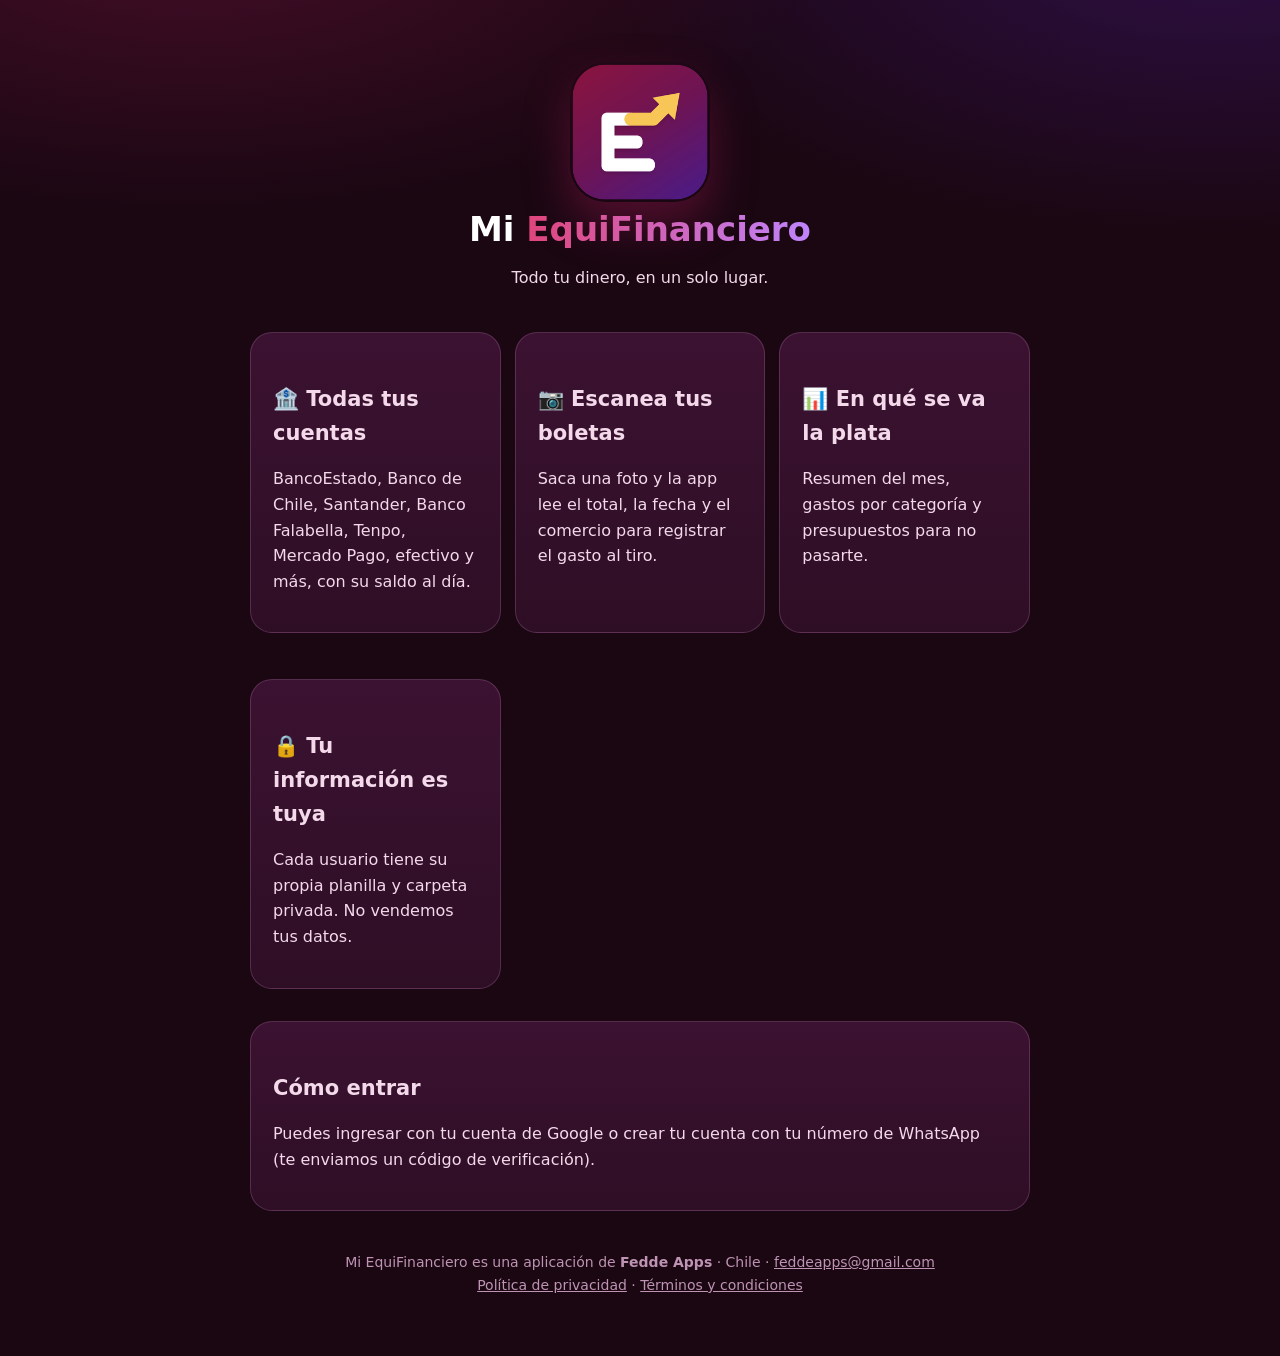
==== index.html @ 3c67a9d3 "Add files via upload" ====
<!doctype html>
<html lang="es"><head><meta charset="utf-8"><meta name="viewport" content="width=device-width,initial-scale=1">
<title>Mi EquiFinanciero · Fedde Apps</title><meta name="description" content="Ordena tus cuentas, registra tus gastos e ingresos y escanea tus boletas.">
<link rel="icon" href="logo.png"><link rel="stylesheet" href="estilo.css"></head>
<body><div class="pag">
<div class="hero"><img src="logo.png" alt="Mi EquiFinanciero">
<h1>Mi <span class="grad">EquiFinanciero</span></h1>
<p>Todo tu dinero, en un solo lugar.</p></div>
<div class="grid">
<div class="card"><h2>🏦 Todas tus cuentas</h2><p>BancoEstado, Banco de Chile, Santander, Banco Falabella, Tenpo, Mercado Pago, efectivo y más, con su saldo al día.</p></div>
<div class="card"><h2>📷 Escanea tus boletas</h2><p>Saca una foto y la app lee el total, la fecha y el comercio para registrar el gasto al tiro.</p></div>
<div class="card"><h2>📊 En qué se va la plata</h2><p>Resumen del mes, gastos por categoría y presupuestos para no pasarte.</p></div>
<div class="card"><h2>🔒 Tu información es tuya</h2><p>Cada usuario tiene su propia planilla y carpeta privada. No vendemos tus datos.</p></div>
</div>
<div class="card"><h2>Cómo entrar</h2><p>Puedes ingresar con tu cuenta de Google o crear tu cuenta con tu número de WhatsApp (te enviamos un código de verificación).</p></div>
<footer>Mi EquiFinanciero es una aplicación de <b>Fedde Apps</b> · Chile · <a href="mailto:feddeapps@gmail.com">feddeapps@gmail.com</a><br>
<a href="privacidad.html">Política de privacidad</a> · <a href="terminos.html">Términos y condiciones</a></footer>
</div></body></html>
---- estilo.css ----
:root{--fondo:#1A0712;--tarjeta:#2E0E25;--linea:rgba(217,150,215,.22);--texto:#fff;--texto2:#F3D9EA;--texto3:#BE93B3;--oro:#F5C451}
*{box-sizing:border-box}body{margin:0;font-family:system-ui,-apple-system,"Segoe UI",Roboto,sans-serif;color:var(--texto);line-height:1.6;
background:radial-gradient(900px 420px at 15% -80px,rgba(150,25,80,.35),transparent 70%),radial-gradient(900px 420px at 95% -60px,rgba(91,33,182,.3),transparent 70%),var(--fondo);min-height:100vh}
.pag{max-width:820px;margin:0 auto;padding:32px 20px 60px}
header{display:flex;align-items:center;gap:14px;margin-bottom:28px}header img{width:56px;height:56px;border-radius:16px}
header a{color:#fff;text-decoration:none;font-weight:800;font-size:22px}
h1{font-size:34px;line-height:1.15;margin:0 0 10px}h2{font-size:21px;margin:28px 0 8px;color:var(--texto2)}
p,li{color:var(--texto2)}a{color:#E9B8FF}
.card{background:linear-gradient(180deg,#3B1231,var(--tarjeta));border:1px solid var(--linea);border-radius:22px;padding:22px;margin:16px 0}
.hero{text-align:center;padding:30px 0 10px}.hero img{width:140px;height:140px;border-radius:36px;box-shadow:0 22px 46px rgba(150,25,80,.45)}
.grad{background:linear-gradient(90deg,#E0457B,#C084FC);-webkit-background-clip:text;background-clip:text;color:transparent}
.btn{display:inline-block;margin-top:14px;padding:14px 26px;border-radius:16px;background:linear-gradient(135deg,#8C143E,#6D1D72 55%,#5B21B6);color:#fff;text-decoration:none;font-weight:700}
.grid{display:grid;grid-template-columns:repeat(auto-fit,minmax(220px,1fr));gap:14px}
footer{margin-top:40px;color:var(--texto3);font-size:14px;text-align:center}footer a{color:var(--texto3)}
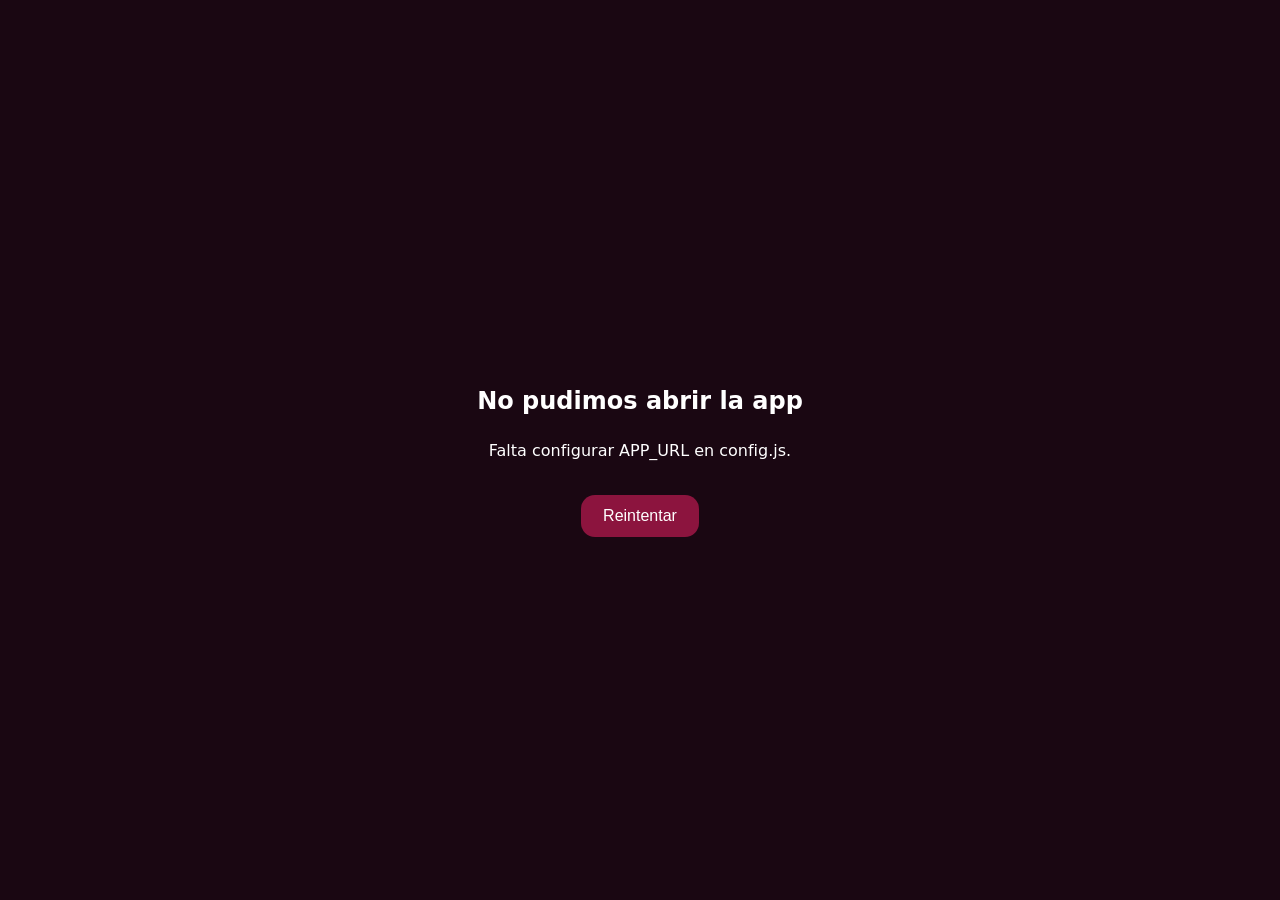
==== commit 5e2187e3: "Add files via upload" ====
--- a/index.html
+++ b/index.html
@@ -1,18 +1,124 @@
 <!doctype html>
-<html lang="es"><head><meta charset="utf-8"><meta name="viewport" content="width=device-width,initial-scale=1">
-<title>Mi EquiFinanciero · Fedde Apps</title><meta name="description" content="Ordena tus cuentas, registra tus gastos e ingresos y escanea tus boletas.">
-<link rel="icon" href="logo.png"><link rel="stylesheet" href="estilo.css"></head>
-<body><div class="pag">
-<div class="hero"><img src="logo.png" alt="Mi EquiFinanciero">
-<h1>Mi <span class="grad">EquiFinanciero</span></h1>
-<p>Todo tu dinero, en un solo lugar.</p></div>
-<div class="grid">
-<div class="card"><h2>🏦 Todas tus cuentas</h2><p>BancoEstado, Banco de Chile, Santander, Banco Falabella, Tenpo, Mercado Pago, efectivo y más, con su saldo al día.</p></div>
-<div class="card"><h2>📷 Escanea tus boletas</h2><p>Saca una foto y la app lee el total, la fecha y el comercio para registrar el gasto al tiro.</p></div>
-<div class="card"><h2>📊 En qué se va la plata</h2><p>Resumen del mes, gastos por categoría y presupuestos para no pasarte.</p></div>
-<div class="card"><h2>🔒 Tu información es tuya</h2><p>Cada usuario tiene su propia planilla y carpeta privada. No vendemos tus datos.</p></div>
-</div>
-<div class="card"><h2>Cómo entrar</h2><p>Puedes ingresar con tu cuenta de Google o crear tu cuenta con tu número de WhatsApp (te enviamos un código de verificación).</p></div>
-<footer>Mi EquiFinanciero es una aplicación de <b>Fedde Apps</b> · Chile · <a href="mailto:feddeapps@gmail.com">feddeapps@gmail.com</a><br>
-<a href="privacidad.html">Política de privacidad</a> · <a href="terminos.html">Términos y condiciones</a></footer>
-</div></body></html>
+<html lang="es">
+<head>
+<meta charset="utf-8">
+<meta name="viewport" content="width=device-width, initial-scale=1, viewport-fit=cover">
+<title>Mi EquiFinanciero</title>
+<meta name="theme-color" content="#1A0712">
+<meta name="apple-mobile-web-app-capable" content="yes">
+<meta name="mobile-web-app-capable" content="yes">
+<meta name="apple-mobile-web-app-title" content="EquiFinanciero">
+<meta name="apple-mobile-web-app-status-bar-style" content="black-translucent">
+<link rel="manifest" href="manifest.webmanifest">
+<link rel="icon" href="favicon-32.png">
+<link rel="apple-touch-icon" href="apple-touch-icon.png">
+<style>
+  html,body{margin:0;height:100%;background:#1A0712;color:#fff;font-family:system-ui,-apple-system,"Segoe UI",sans-serif;overflow:hidden}
+  #marco{position:fixed;inset:0;padding-top:env(safe-area-inset-top,0px);box-sizing:border-box;background:#1A0712;display:flex;flex-direction:column}
+  iframe{width:100%;flex:1;min-height:0;border:0;display:block;background:#1A0712}
+  #banner{display:none;flex:none;align-items:center;gap:10px;padding:8px 10px;background:#2E0E25;border-bottom:1px solid rgba(217,150,215,.35);font-size:13px;line-height:1.3}
+  #banner img{width:36px;height:36px;border-radius:9px;flex:none}
+  #banner span{flex:1;color:#F3D9EA}#banner b{color:#fff}
+  #bI{display:none;border:0;border-radius:12px;padding:10px 14px;background:linear-gradient(135deg,#8C143E,#5B21B6);color:#fff;font:600 14px system-ui}
+  #bX{width:34px;height:34px;border:0;border-radius:50%;background:rgba(255,255,255,.12);color:#fff;font-size:18px;flex:none}
+  #splash{position:fixed;inset:0;z-index:5;background:#1A0712;display:flex;flex-direction:column;align-items:center;justify-content:center;gap:14px;transition:opacity .5s}
+  #splash.fuera{opacity:0;pointer-events:none}
+  #splash img{width:96px;height:96px}
+  #splash p{margin:0;color:#BE93B3;font-size:14px}
+  #err{display:none;position:fixed;inset:0;z-index:9;background:#1A0712;padding:32px;box-sizing:border-box;align-content:center;text-align:center;line-height:1.5}
+  #err button{margin-top:16px;padding:12px 22px;border:0;border-radius:14px;background:#8C143E;color:#fff;font-size:16px}
+</style>
+</head>
+<body>
+<div id="splash"><img src="icon-192.png" alt="Mi EquiFinanciero"><p>Ordenando tus cuentas…</p></div>
+<div id="err"><h2>No pudimos abrir la app</h2><p id="errTxt"></p><button onclick="location.reload()">Reintentar</button></div>
+<div id="marco"><div id="banner"><img src="icon-192.png" alt=""><span id="bTxt"></span><button id="bI">Instalar</button><button id="bX" aria-label="Cerrar">×</button></div><iframe id="f" title="Mi EquiFinanciero" allow="clipboard-write; clipboard-read; camera; microphone; fullscreen; web-share; publickey-credentials-get" referrerpolicy="no-referrer-when-downgrade"></iframe></div>
+<script src="config.js"></script>
+<script>
+(function () {
+  "use strict";
+  var CFG = window.EF_CONFIG || {};
+  var K_SES = "EF_SHELL_SESION_V1", K_NONCE = "EF_G_NONCE", K_TOK = "EF_G_TOKEN";
+  var $ = function (id) { return document.getElementById(id); };
+  var OK_ORIGEN = /^https:\/\/([a-z0-9-]+\.)*(googleusercontent\.com|google\.com)$/i;
+
+  function mostrarError(t) { $("errTxt").textContent = t; $("err").style.display = "block"; $("splash").classList.add("fuera"); }
+  function leer(k) { try { return JSON.parse(localStorage.getItem(k) || "null"); } catch (e) { return null; } }
+  function guardar(k, v) { try { if (v) localStorage.setItem(k, JSON.stringify(v)); else localStorage.removeItem(k); } catch (e) {} }
+
+  if (!CFG.APP_URL || /PEGA_AQUI/.test(CFG.APP_URL)) { mostrarError("Falta configurar APP_URL en config.js."); return; }
+
+  // Volvemos de Google (inicio de sesión): el id_token llega en el hash
+  var tokenPendiente = null;
+  try {
+    if (location.hash.indexOf("id_token=") >= 0) {
+      var p = new URLSearchParams(location.hash.slice(1));
+      var idt = p.get("id_token"), esperado = sessionStorage.getItem(K_NONCE);
+      var nonceOk = false;
+      try { nonceOk = !!esperado && JSON.parse(atob(idt.split(".")[1].replace(/-/g, "+").replace(/_/g, "/"))).nonce === esperado; } catch (e) {}
+      if (idt && nonceOk) tokenPendiente = idt;
+      sessionStorage.removeItem(K_NONCE);
+      history.replaceState(null, "", location.pathname + location.search);
+    }
+  } catch (e) {}
+
+  var f = $("f");
+  var url = CFG.APP_URL;
+  try { var q = new URLSearchParams(location.search).get("page"); if (q) url += (url.indexOf("?") < 0 ? "?" : "&") + "page=" + encodeURIComponent(q); } catch (e) {}
+  f.src = url;
+
+  var splashT = setTimeout(quitarSplash, 9000);
+  function quitarSplash() { clearTimeout(splashT); $("splash").classList.add("fuera"); setTimeout(function () { var s = $("splash"); if (s) s.remove(); }, 600); }
+
+  function iniciarGoogle() {
+    var nonce = (crypto.randomUUID ? crypto.randomUUID() : String(Math.random()).slice(2) + Date.now());
+    sessionStorage.setItem(K_NONCE, nonce);
+    var a = new URLSearchParams({
+      client_id: CFG.GOOGLE_CLIENT_ID, redirect_uri: location.origin + location.pathname,
+      response_type: "id_token", scope: "openid email profile", nonce: nonce, prompt: "select_account"
+    });
+    location.href = "https://accounts.google.com/o/oauth2/v2/auth?" + a.toString();
+  }
+
+  window.addEventListener("message", function (e) {
+    if (!OK_ORIGEN.test(e.origin) || !e.data || typeof e.data !== "object") return;   // solo mensajes de Google/Apps Script
+    var d = e.data;
+    function responder(m) { try { e.source.postMessage(m, e.origin); } catch (x) {} }
+    if (d.fr === "hola") {
+      responder({ fr: "envoltorio", sesion: leer(K_SES) });
+      if (tokenPendiente) { var t = tokenPendiente; tokenPendiente = null; setTimeout(function () { responder({ fr: "googleToken", token: t }); }, 400); }
+    } else if (d.fr === "sesion") {
+      guardar(K_SES, d.sesion && d.sesion.token ? d.sesion : null);
+    } else if (d.fr === "listo") {
+      quitarSplash();
+    } else if (d.fr === "google") {
+      iniciarGoogle();
+    } else if (d.fr === "ir" && typeof d.url === "string" && /^(https:\/\/|tel:|mailto:)/i.test(d.url)) {
+      var w = null; try { w = window.open(d.url, "_blank", "noopener"); } catch (x) {}
+      if (!w) location.href = d.url;
+    }
+  });
+
+
+  // ---- Banner superior "Instalar" ----
+  var standalone = matchMedia("(display-mode: standalone)").matches || navigator.standalone === true;
+  var ua = navigator.userAgent, evt = null, ban = $("banner"), bI = $("bI"), bT = $("bTxt");
+  var ios = /iPad|iPhone|iPod/.test(ua) || (navigator.platform === "MacIntel" && navigator.maxTouchPoints > 1);
+  function verBanner() { try { if (sessionStorage.getItem("efBan")) return; } catch (e) {} if (!standalone) ban.style.display = "flex"; }
+  $("bX").onclick = function () { ban.style.display = "none"; try { sessionStorage.setItem("efBan", "1"); } catch (e) {} };
+  if (!standalone) {
+    if (ios) { bT.innerHTML = "<b>Instala Mi EquiFinanciero</b>: toca Compartir y “Agregar a pantalla de inicio”."; verBanner(); }
+    else {
+      bT.innerHTML = "<b>Instala Mi EquiFinanciero</b> en tu teléfono y ábrela como una app.";
+      window.addEventListener("beforeinstallprompt", function (e) { e.preventDefault(); evt = e; bI.style.display = "block"; verBanner(); });
+      bI.onclick = function () { if (!evt) return; evt.prompt(); evt.userChoice.finally(function () { evt = null; ban.style.display = "none"; }); };
+      window.addEventListener("appinstalled", function () { ban.style.display = "none"; });
+      if (/Android/i.test(ua)) setTimeout(function () { if (ban.style.display !== "flex") { bT.innerHTML = "<b>Instala la app</b>: menú ⋮ → “Instalar aplicación”."; verBanner(); } }, 2500);
+    }
+  }
+
+  if ("serviceWorker" in navigator) navigator.serviceWorker.register("sw.js").catch(function () {});
+})();
+</script>
+</body>
+</html>
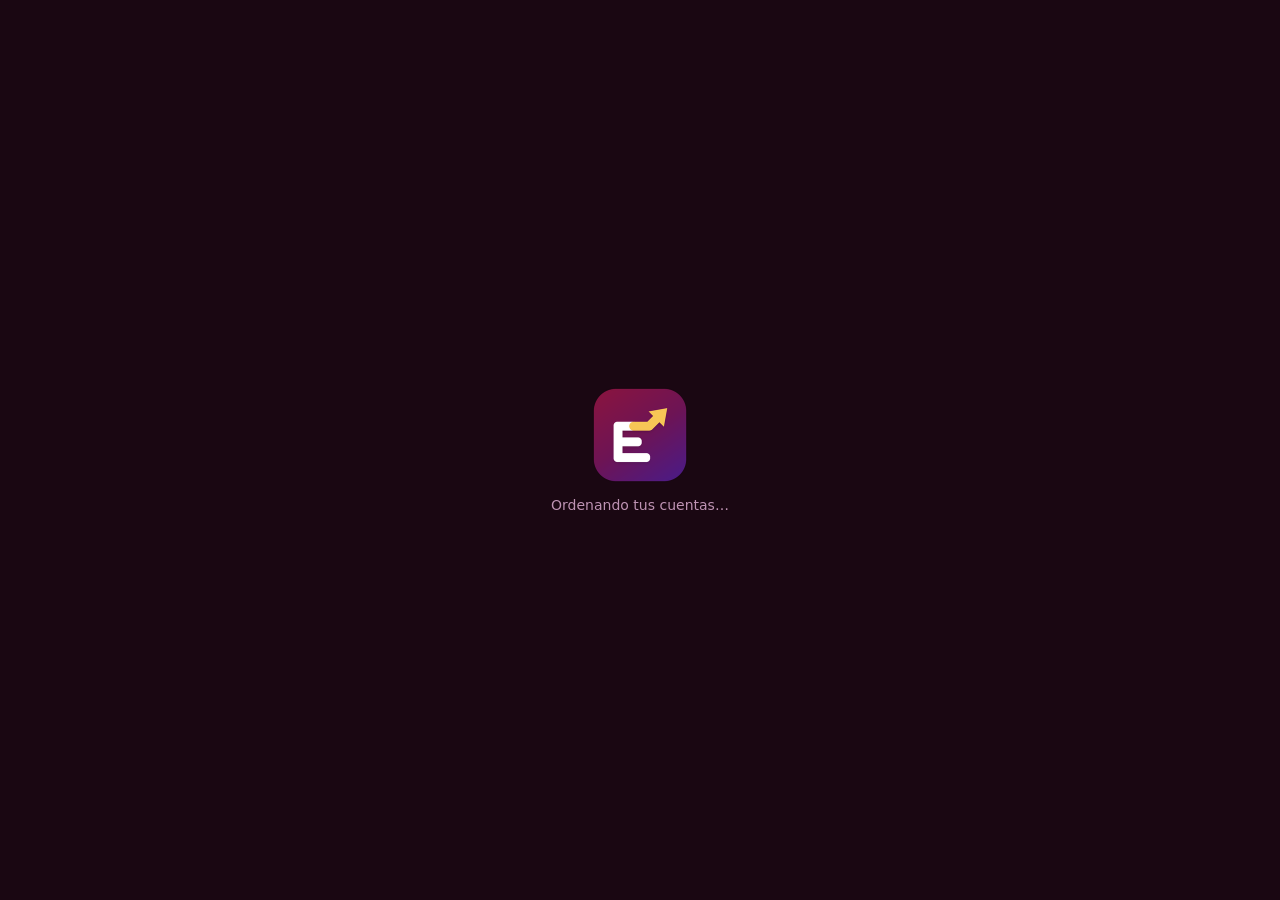
==== commit c726ff1d: "Update index.html" ====
--- a/index.html
+++ b/index.html
@@ -15,7 +15,8 @@
 <style>
   html,body{margin:0;height:100%;background:#1A0712;color:#fff;font-family:system-ui,-apple-system,"Segoe UI",sans-serif;overflow:hidden}
   #marco{position:fixed;inset:0;padding-top:env(safe-area-inset-top,0px);box-sizing:border-box;background:#1A0712;display:flex;flex-direction:column}
-  iframe{width:100%;flex:1;min-height:0;border:0;display:block;background:#1A0712}
+  #caja{flex:1;min-height:0;position:relative;overflow:hidden}
+  iframe{position:absolute;left:0;top:0;width:100%;height:100%;border:0;display:block;background:#1A0712;transform-origin:0 0}
   #banner{display:none;flex:none;align-items:center;gap:10px;padding:8px 10px;background:#2E0E25;border-bottom:1px solid rgba(217,150,215,.35);font-size:13px;line-height:1.3}
   #banner img{width:36px;height:36px;border-radius:9px;flex:none}
   #banner span{flex:1;color:#F3D9EA}#banner b{color:#fff}
@@ -32,7 +33,7 @@
 <body>
 <div id="splash"><img src="icon-192.png" alt="Mi EquiFinanciero"><p>Ordenando tus cuentas…</p></div>
 <div id="err"><h2>No pudimos abrir la app</h2><p id="errTxt"></p><button onclick="location.reload()">Reintentar</button></div>
-<div id="marco"><div id="banner"><img src="icon-192.png" alt=""><span id="bTxt"></span><button id="bI">Instalar</button><button id="bX" aria-label="Cerrar">×</button></div><iframe id="f" title="Mi EquiFinanciero" allow="clipboard-write; clipboard-read; camera; microphone; fullscreen; web-share; publickey-credentials-get" referrerpolicy="no-referrer-when-downgrade"></iframe></div>
+<div id="marco"><div id="banner"><img src="icon-192.png" alt=""><span id="bTxt"></span><button id="bI">Instalar</button><button id="bX" aria-label="Cerrar">×</button></div><div id="caja"><iframe id="f" title="Mi EquiFinanciero" allow="clipboard-write; clipboard-read; camera; microphone; fullscreen; web-share; publickey-credentials-get" referrerpolicy="no-referrer-when-downgrade"></iframe></div></div>
 <script src="config.js"></script>
 <script>
 (function () {
@@ -66,6 +67,19 @@
   var url = CFG.APP_URL;
   try { var q = new URLSearchParams(location.search).get("page"); if (q) url += (url.indexOf("?") < 0 ? "?" : "&") + "page=" + encodeURIComponent(q); } catch (e) {}
   f.src = url;
+
+
+  // Dibuja la app con el mismo ancho de diseño que en Android (590 px) y la ajusta a la pantalla
+  var ANCHO = 590, caja = $("caja");
+  function ajustar() {
+    var cw = caja.clientWidth, ch = caja.clientHeight;
+    if (!cw || !ch) return;
+    if (cw >= ANCHO) { f.style.width = "100%"; f.style.height = "100%"; f.style.transform = "none"; return; }
+    var k = cw / ANCHO;
+    f.style.width = ANCHO + "px"; f.style.height = (ch / k) + "px"; f.style.transform = "scale(" + k + ")";
+  }
+  ajustar(); addEventListener("resize", ajustar); addEventListener("orientationchange", function () { setTimeout(ajustar, 200); });
+  if (window.ResizeObserver) new ResizeObserver(ajustar).observe(caja);
 
   var splashT = setTimeout(quitarSplash, 9000);
   function quitarSplash() { clearTimeout(splashT); $("splash").classList.add("fuera"); setTimeout(function () { var s = $("splash"); if (s) s.remove(); }, 600); }
